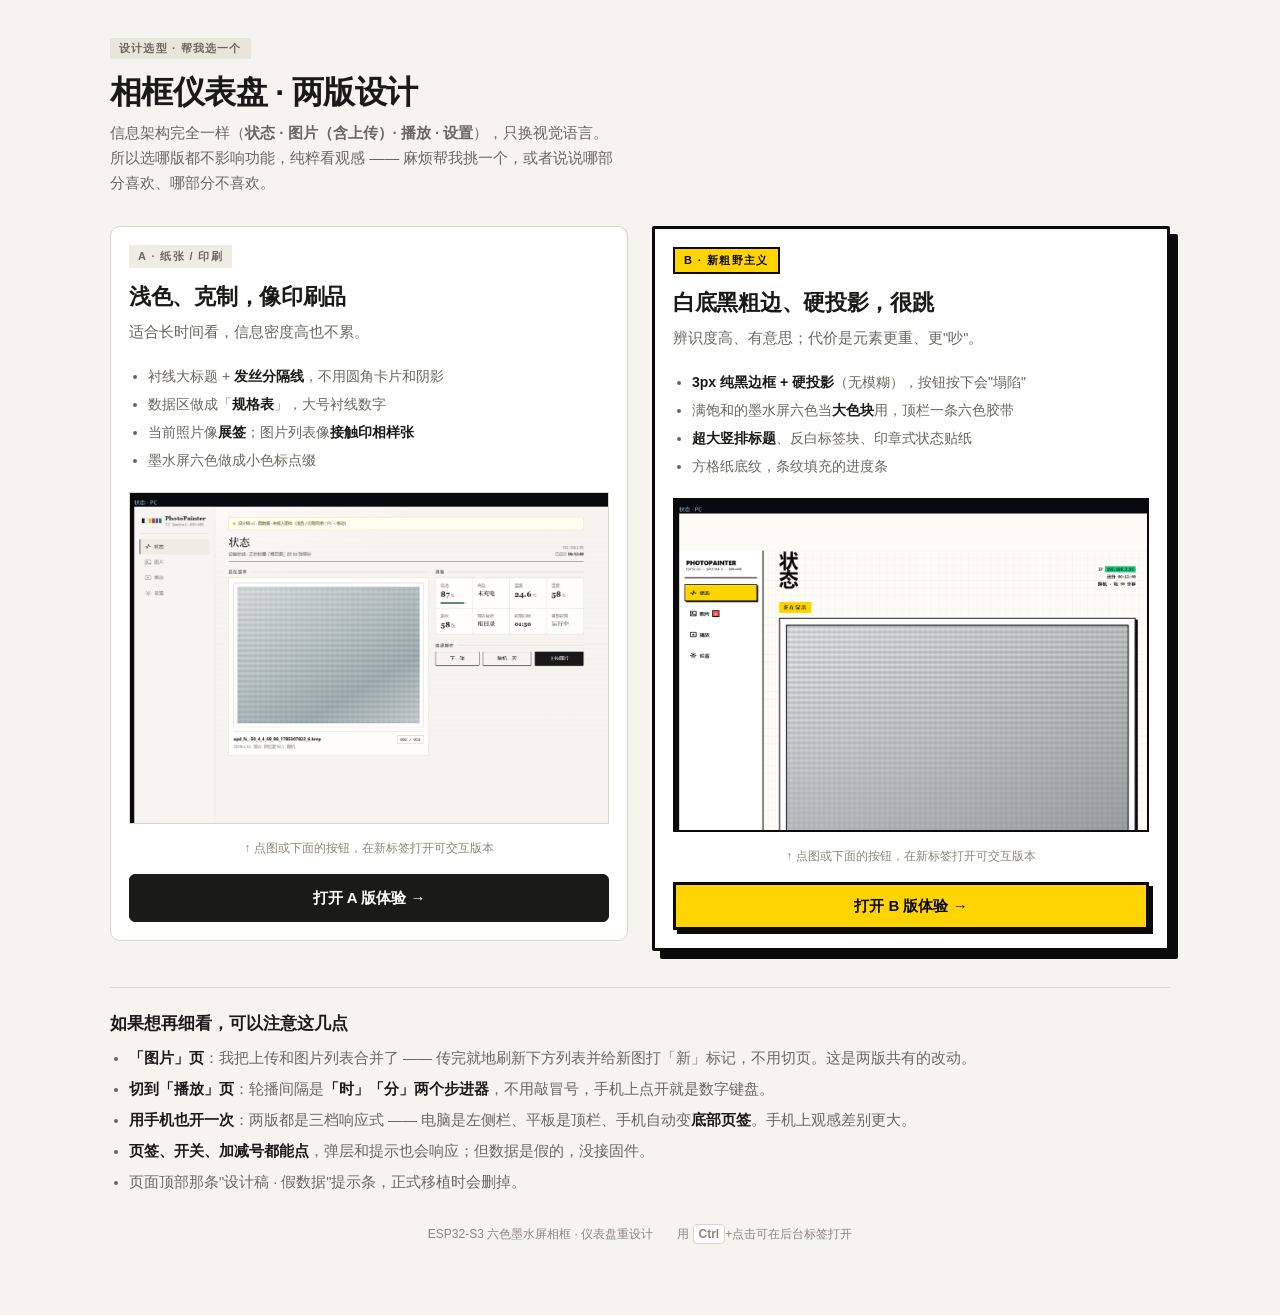
==== design/index.html @ 031f9042 "design: 修超宽屏内容靠左的问题 + 新增二选一落地页 index.html 【布局修复】超宽屏右侧空一大片 原因：桌面断点下把 main 写成了 max-width:1120/1160px; " ====
<!DOCTYPE html>
<html lang="zh-CN">
<head>
<meta charset="UTF-8">
<meta name="viewport" content="width=device-width,initial-scale=1">
<title>相框仪表盘 · 两版设计，帮我选一个</title>
<style>
/* 中立风格：刻意不偏向任何一版，免得影响判断（只在卡片边框上各自暗示一下） */
:root{--paper:#f6f4ef;--ink:#1a1a18;--ink2:#6b6660;--ink3:#8d867c;--rule:#dcd6ca;
  --sans:-apple-system,BlinkMacSystemFont,"Segoe UI","PingFang SC","Microsoft YaHei",sans-serif;
  --serif:Georgia,"Songti SC","Noto Serif SC",serif}
*{margin:0;padding:0;box-sizing:border-box}
body{font:16px/1.65 var(--sans);background:var(--paper);color:var(--ink);padding:34px 18px 70px;
  -webkit-font-smoothing:antialiased}
.wrap{max-width:1060px;margin:0 auto}
h1{font:800 clamp(24px,4.6vw,32px)/1.2 var(--sans);letter-spacing:-.6px}
.sub{color:var(--ink2);margin-top:10px;font-size:15px;max-width:62ch}
.pill{display:inline-block;font:700 11px/1 var(--sans);letter-spacing:1.2px;text-transform:uppercase;
  background:#e9e5db;color:var(--ink2);padding:5px 9px;margin-bottom:14px}

.grid{display:grid;gap:24px;margin-top:30px}
@media(min-width:840px){.grid{grid-template-columns:1fr 1fr;align-items:start}}

.card{background:#fff;padding:18px;display:flex;flex-direction:column;gap:15px}
/* 各自暗示一下自己的风格，但不喧宾夺主 */
.card.a{border:1px solid var(--rule);border-radius:10px}
.card.b{border:3px solid #0a0a0a;border-radius:2px;box-shadow:8px 8px 0 #0a0a0a}

.card .tag{align-self:flex-start;font:700 11px/1 var(--sans);letter-spacing:1.4px;text-transform:uppercase;padding:6px 9px}
.card.a .tag{background:#efece4;color:var(--ink2)}
.card.b .tag{background:#ffd400;border:2px solid #0a0a0a;color:#0a0a0a}

.card h2{font:800 22px/1.25 var(--sans);letter-spacing:-.3px}
.card.a h2{font-family:var(--serif);font-weight:700}
.card .one{color:var(--ink2);font-size:14.5px;margin-top:-4px}
.card ul{padding-left:19px;color:var(--ink2);font-size:14px}
.card li{margin:5px 0}
.card li b{color:var(--ink)}

.shot{display:block;border:1px solid var(--rule);background:#fff;position:relative;overflow:hidden}
.card.b .shot{border:2px solid #0a0a0a}
.shot img{display:block;width:100%;height:330px;object-fit:cover;object-position:top center}
.shot:hover img{opacity:.92}
.hint{font-size:12px;color:var(--ink3);text-align:center}

.btn{display:inline-flex;align-items:center;justify-content:center;gap:8px;min-height:48px;
  padding:0 18px;text-decoration:none;font:700 15px var(--sans);cursor:pointer}
.card.a .btn{background:var(--ink);color:#fff;border:1px solid var(--ink);border-radius:6px}
.card.a .btn:hover{background:#000}
.card.b .btn{background:#ffd400;color:#0a0a0a;border:3px solid #0a0a0a;box-shadow:4px 4px 0 #0a0a0a}
.card.b .btn:hover{background:#ffdf3d}
.card.b .btn:active{transform:translate(4px,4px);box-shadow:0 0 0 #0a0a0a}

.note{margin-top:36px;border-top:1px solid var(--rule);padding-top:24px}
.note h3{font:800 17px var(--sans);margin-bottom:12px}
.note ul{padding-left:19px;color:var(--ink2);font-size:14.5px}
.note li{margin:7px 0}
.note li b{color:var(--ink)}
.foot{margin-top:30px;font-size:12px;color:var(--ink3);text-align:center}
kbd{font:600 12px/1 var(--sans);background:#fff;border:1px solid var(--rule);border-radius:4px;padding:2px 5px}
</style>
</head>
<body>
<div class="wrap">
  <span class="pill">设计选型 · 帮我选一个</span>
  <h1>相框仪表盘 · 两版设计</h1>
  <p class="sub">
    信息架构完全一样（<b>状态 · 图片（含上传）· 播放 · 设置</b>），只换视觉语言。
    所以选哪版都不影响功能，纯粹看观感 —— 麻烦帮我挑一个，或者说说哪部分喜欢、哪部分不喜欢。
  </p>

  <div class="grid">
    <!-- ---------- A：纸张 / 印刷 ---------- -->
    <div class="card a">
      <span class="tag">A · 纸张 / 印刷</span>
      <h2>浅色、克制，像印刷品</h2>
      <p class="one">适合长时间看，信息密度高也不累。</p>
      <ul>
        <li>衬线大标题 + <b>发丝分隔线</b>，不用圆角卡片和阴影</li>
        <li>数据区做成「<b>规格表</b>」，大号衬线数字</li>
        <li>当前照片像<b>展签</b>；图片列表像<b>接触印相样张</b></li>
        <li>墨水屏六色做成小色标点缀</li>
      </ul>
      <a class="shot" href="v2-light-print.html" target="_blank" rel="noopener">
        <img src="v2-preview.png" alt="v2 预览">
      </a>
      <p class="hint">↑ 点图或下面的按钮，在新标签打开可交互版本</p>
      <a class="btn" href="v2-light-print.html" target="_blank" rel="noopener">打开 A 版体验 →</a>
    </div>

    <!-- ---------- B：新粗野主义 ---------- -->
    <div class="card b">
      <span class="tag">B · 新粗野主义</span>
      <h2>白底黑粗边、硬投影，很跳</h2>
      <p class="one">辨识度高、有意思；代价是元素更重、更"吵"。</p>
      <ul>
        <li><b>3px 纯黑边框 + 硬投影</b>（无模糊），按钮按下会"塌陷"</li>
        <li>满饱和的墨水屏六色当<b>大色块</b>用，顶栏一条六色胶带</li>
        <li><b>超大竖排标题</b>、反白标签块、印章式状态贴纸</li>
        <li>方格纸底纹，条纹填充的进度条</li>
      </ul>
      <a class="shot" href="v3-brutal.html" target="_blank" rel="noopener">
        <img src="v3-preview.png" alt="v3 预览">
      </a>
      <p class="hint">↑ 点图或下面的按钮，在新标签打开可交互版本</p>
      <a class="btn" href="v3-brutal.html" target="_blank" rel="noopener">打开 B 版体验 →</a>
    </div>
  </div>

  <div class="note">
    <h3>如果想再细看，可以注意这几点</h3>
    <ul>
      <li><b>「图片」页</b>：我把上传和图片列表合并了 —— 传完就地刷新下方列表并给新图打「新」标记，不用切页。这是两版共有的改动。</li>
      <li><b>切到「播放」页</b>：轮播间隔是<b>「时」「分」两个步进器</b>，不用敲冒号，手机上点开就是数字键盘。</li>
      <li><b>用手机也开一次</b>：两版都是三档响应式 —— 电脑是左侧栏、平板是顶栏、手机自动变<b>底部页签</b>。手机上观感差别更大。</li>
      <li><b>页签、开关、加减号都能点</b>，弹层和提示也会响应；但数据是假的，没接固件。</li>
      <li>页面顶部那条"设计稿 · 假数据"提示条，正式移植时会删掉。</li>
    </ul>
  </div>

  <p class="foot">
    ESP32-S3 六色墨水屏相框 · 仪表盘重设计　　用 <kbd>Ctrl</kbd>+点击可在后台标签打开
  </p>
</div>
</body>
</html>
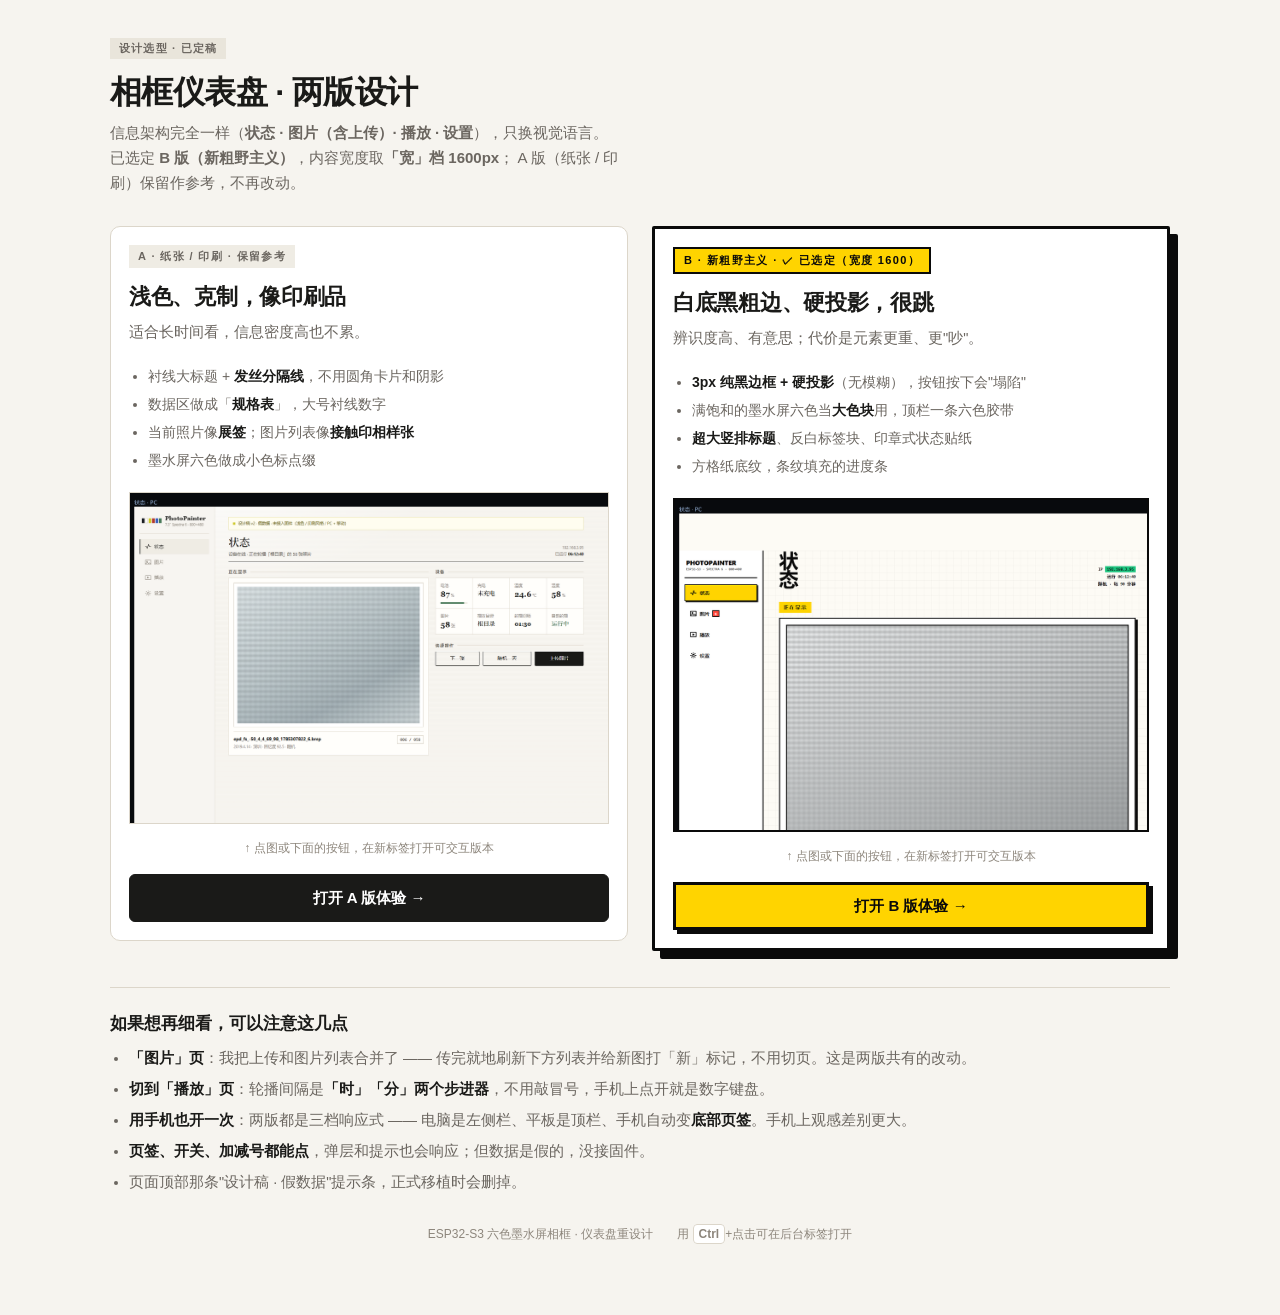
==== commit ed37e45a: "design: 定稿 —— 选定 v3「新粗野主义」，内容宽度取「宽」档 1600px，v2 保留 用户决定： - 风格选 v3（新粗野主义） - 内容宽度选「宽」档 = 1600px - v2 保留" ====
--- a/design/index.html
+++ b/design/index.html
@@ -62,17 +62,18 @@
 </head>
 <body>
 <div class="wrap">
-  <span class="pill">设计选型 · 帮我选一个</span>
+  <span class="pill">设计选型 · 已定稿</span>
   <h1>相框仪表盘 · 两版设计</h1>
   <p class="sub">
     信息架构完全一样（<b>状态 · 图片（含上传）· 播放 · 设置</b>），只换视觉语言。
-    所以选哪版都不影响功能，纯粹看观感 —— 麻烦帮我挑一个，或者说说哪部分喜欢、哪部分不喜欢。
+    已选定 <b>B 版（新粗野主义）</b>，内容宽度取<b>「宽」档 1600px</b>；
+    A 版（纸张 / 印刷）保留作参考，不再改动。
   </p>
 
   <div class="grid">
     <!-- ---------- A：纸张 / 印刷 ---------- -->
     <div class="card a">
-      <span class="tag">A · 纸张 / 印刷</span>
+      <span class="tag">A · 纸张 / 印刷 · 保留参考</span>
       <h2>浅色、克制，像印刷品</h2>
       <p class="one">适合长时间看，信息密度高也不累。</p>
       <ul>
@@ -90,7 +91,7 @@
 
     <!-- ---------- B：新粗野主义 ---------- -->
     <div class="card b">
-      <span class="tag">B · 新粗野主义</span>
+      <span class="tag">B · 新粗野主义 · ✓ 已选定（宽度 1600）</span>
       <h2>白底黑粗边、硬投影，很跳</h2>
       <p class="one">辨识度高、有意思；代价是元素更重、更"吵"。</p>
       <ul>
